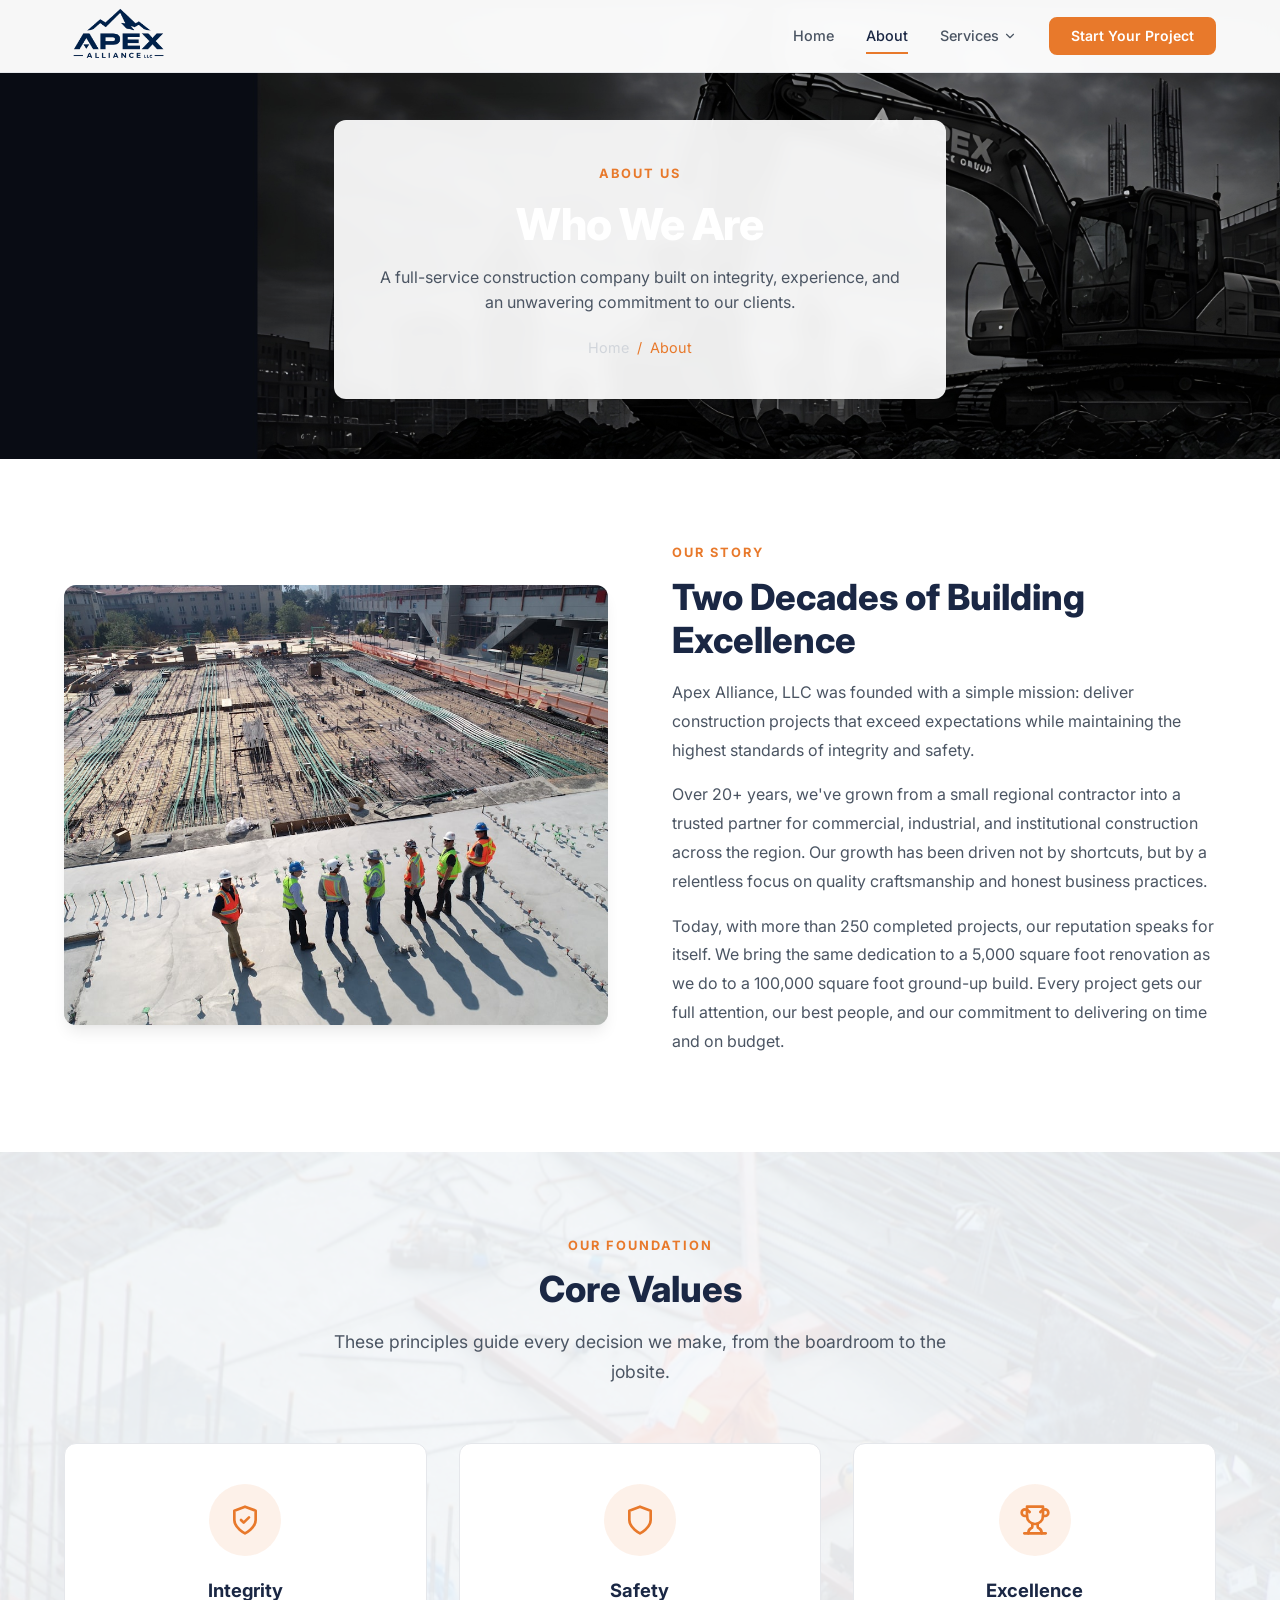
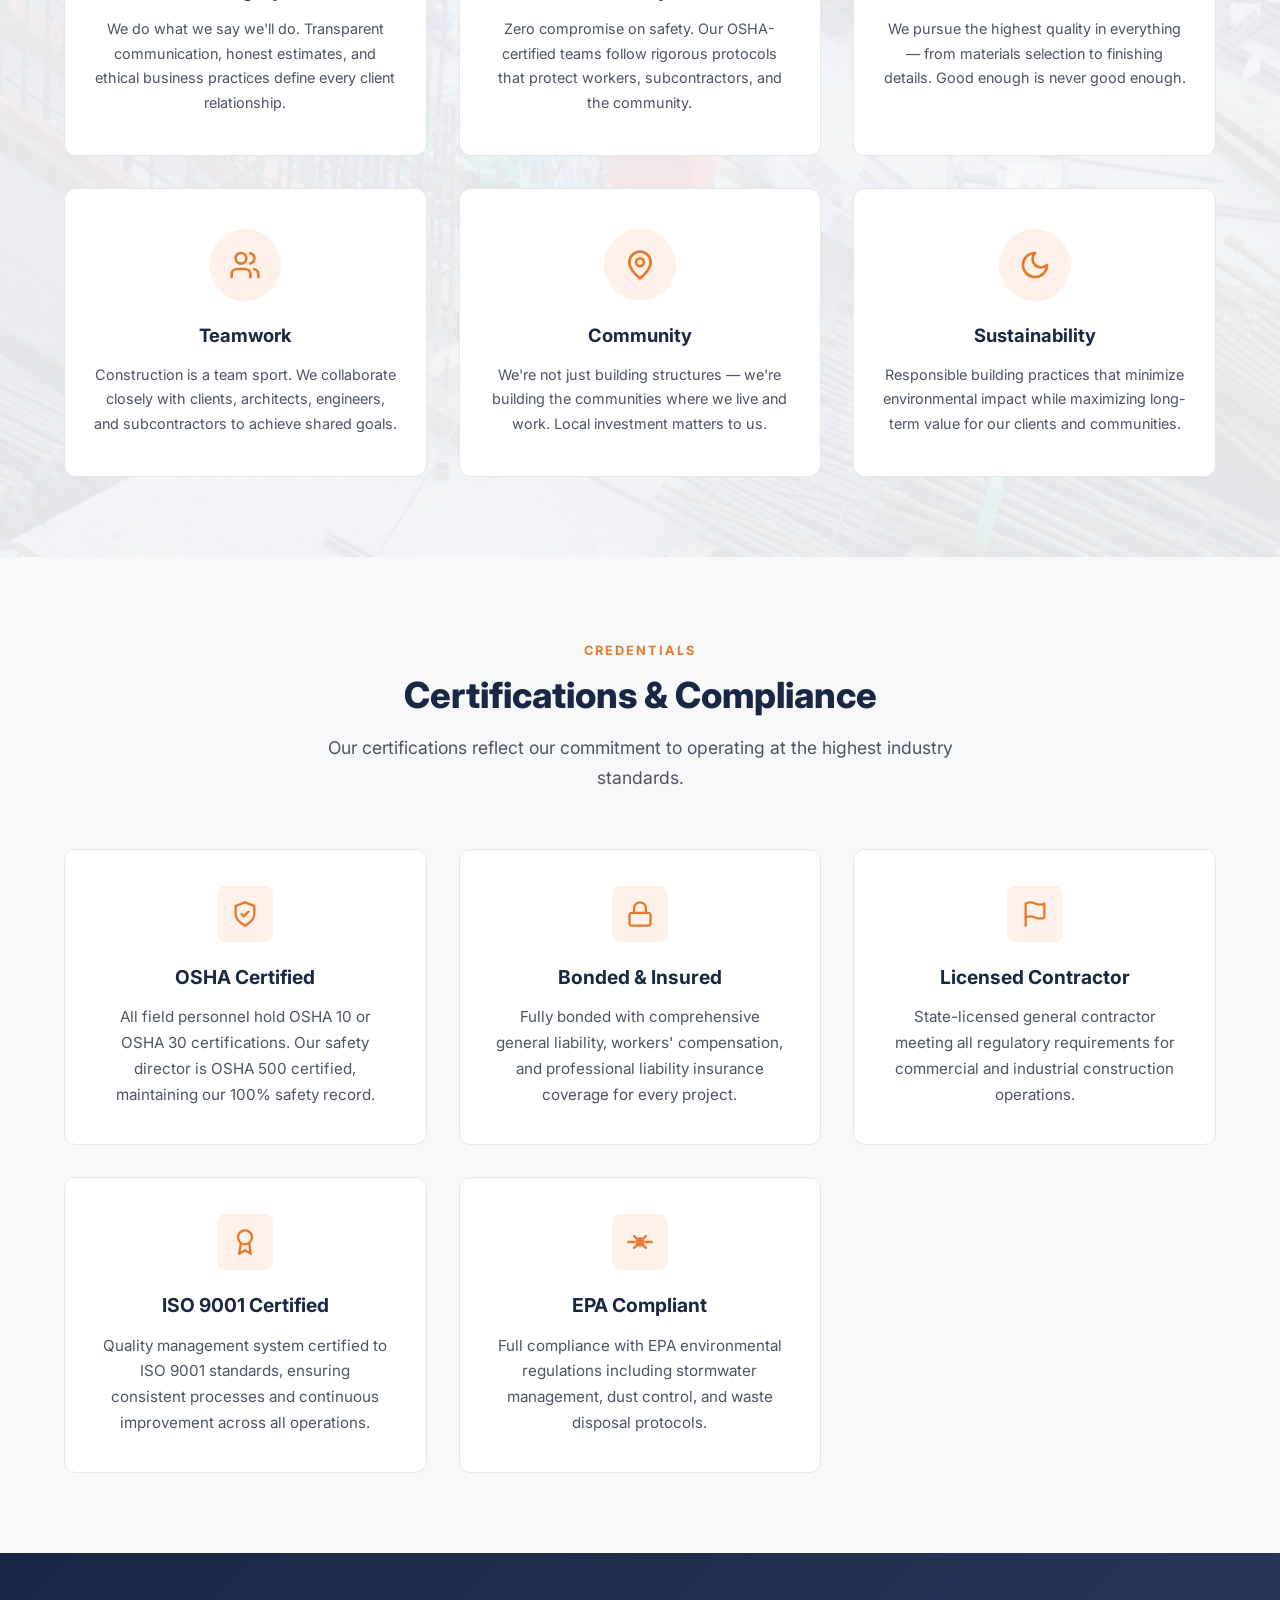
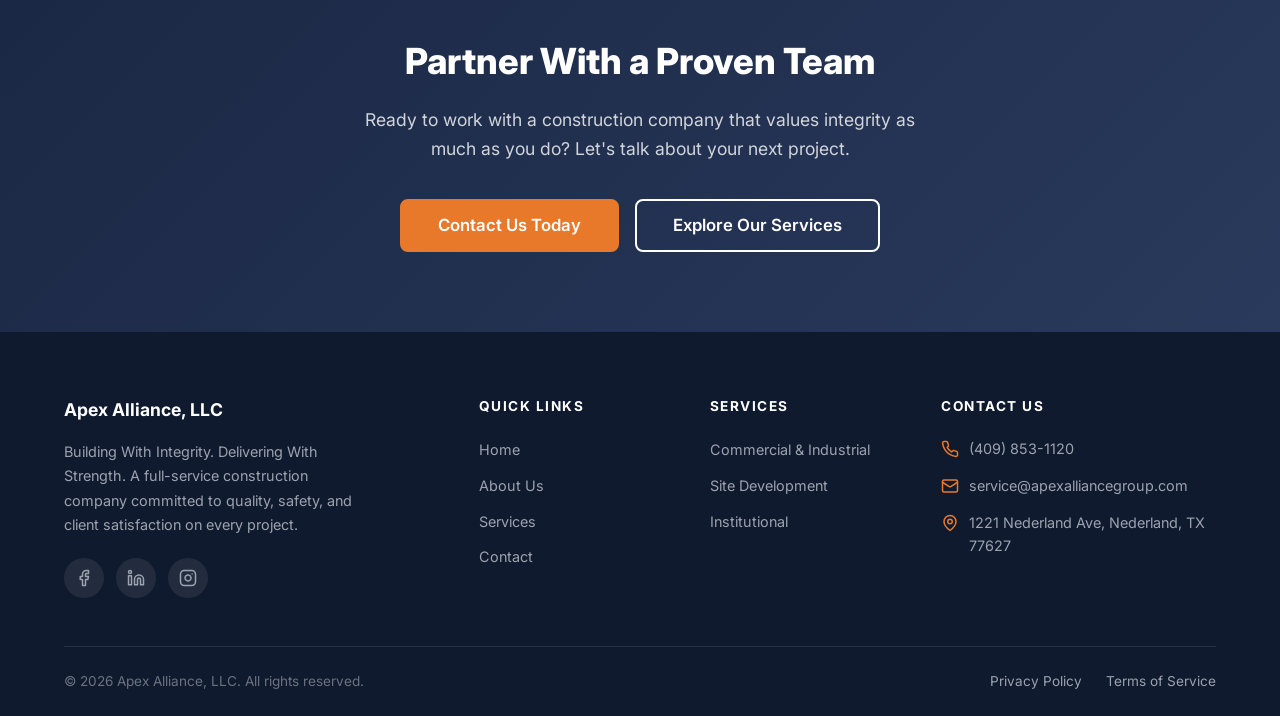
==== about.html @ ac4baf8d "New Apex Alliance website build" ====
<!DOCTYPE html>
<html lang="en">
<head>
  <meta charset="UTF-8">
  <meta name="viewport" content="width=device-width, initial-scale=1.0">
  <title>About Us — Apex Alliance, LLC</title>
  <meta name="description" content="Learn about Apex Alliance, LLC — our story, core values, leadership team, and industry certifications. Over 20 years of construction excellence.">
  <link rel="preconnect" href="https://fonts.googleapis.com">
  <link rel="preconnect" href="https://fonts.gstatic.com" crossorigin>
  <link href="https://fonts.googleapis.com/css2?family=Inter:wght@400;500;600;700;800&display=swap" rel="stylesheet">
  <link rel="stylesheet" href="style.css">
</head>
<body>

  <!-- Navigation -->
  <nav class="navbar">
    <div class="navbar__inner">
      <a href="index.html" class="navbar__logo">
        <img src="img/logo.png" alt="Apex Alliance, LLC">
      </a>
      <button class="navbar__hamburger" aria-label="Toggle menu">
        <span></span>
        <span></span>
        <span></span>
      </button>
      <div class="navbar__menu">
        <div class="navbar__links">
          <a href="index.html">Home</a>
          <a href="about.html" class="active">About</a>
          <div class="navbar__dropdown">
            <a href="#" class="navbar__dropdown-toggle">Services <svg xmlns="http://www.w3.org/2000/svg" viewBox="0 0 24 24" fill="none" stroke="currentColor" stroke-width="2" stroke-linecap="round" stroke-linejoin="round" width="14" height="14"><path d="m6 9 6 6 6-6"/></svg></a>
            <div class="navbar__dropdown-menu">
              <a href="commercial-industrial.html">Commercial &amp; Industrial</a>
              <a href="site-development.html">Site Development</a>
              <a href="institutional.html">Institutional</a>
            </div>
          </div>
        </div>
        <div class="navbar__cta">
          <a href="contact.html" class="btn btn--primary btn--sm">Start Your Project</a>
        </div>
      </div>
    </div>
    <div class="mobile-overlay"></div>
  </nav>

  <!-- Page Hero -->
  <section class="hero hero--page">
    <div class="hero__bg" style="background-image: url('img/hero-bg.jpg');"></div>
    <div class="hero__overlay"></div>
    <div class="container">
      <div class="hero__content">
        <span class="hero__label">About Us</span>
        <h1 class="hero__title">Who We Are</h1>
        <p class="hero__subtitle">A full-service construction company built on integrity, experience, and an unwavering commitment to our clients.</p>
        <div class="hero__breadcrumb">
          <a href="index.html">Home</a>
          <span>/</span>
          <span>About</span>
        </div>
      </div>
    </div>
  </section>

  <!-- Company Story -->
  <section class="section">
    <div class="container">
      <div class="about-intro">
        <div class="about-intro__image">
          <img src="img/construction-2.jpg" alt="Apex Alliance team meeting on construction site">
        </div>
        <div class="about-intro__content">
          <span class="section-label">Our Story</span>
          <h2 class="section-title">Two Decades of Building Excellence</h2>
          <p class="about-intro__text">Apex Alliance, LLC was founded with a simple mission: deliver construction projects that exceed expectations while maintaining the highest standards of integrity and safety.</p>
          <p class="about-intro__text">Over 20+ years, we've grown from a small regional contractor into a trusted partner for commercial, industrial, and institutional construction across the region. Our growth has been driven not by shortcuts, but by a relentless focus on quality craftsmanship and honest business practices.</p>
          <p class="about-intro__text">Today, with more than 250 completed projects, our reputation speaks for itself. We bring the same dedication to a 5,000 square foot renovation as we do to a 100,000 square foot ground-up build. Every project gets our full attention, our best people, and our commitment to delivering on time and on budget.</p>
        </div>
      </div>
    </div>
  </section>

  <!-- Core Values -->
  <section class="section section--photo-bg" style="background-image: url('img/construction-1.jpg');">
    <div class="container">
      <div class="section-header">
        <span class="section-label">Our Foundation</span>
        <h2 class="section-title">Core Values</h2>
        <p class="section-subtitle">These principles guide every decision we make, from the boardroom to the jobsite.</p>
      </div>
      <div class="values-grid">
        <div class="value-card">
          <div class="value-card__icon">
            <svg xmlns="http://www.w3.org/2000/svg" viewBox="0 0 24 24" fill="none" stroke="currentColor" stroke-width="2" stroke-linecap="round" stroke-linejoin="round"><path d="M12 22s8-4 8-10V5l-8-3-8 3v7c0 6 8 10 8 10"/><path d="m9 12 2 2 4-4"/></svg>
          </div>
          <h3 class="value-card__title">Integrity</h3>
          <p class="value-card__text">We do what we say we'll do. Transparent communication, honest estimates, and ethical business practices define every client relationship.</p>
        </div>
        <div class="value-card">
          <div class="value-card__icon">
            <svg xmlns="http://www.w3.org/2000/svg" viewBox="0 0 24 24" fill="none" stroke="currentColor" stroke-width="2" stroke-linecap="round" stroke-linejoin="round"><path d="M12 22s8-4 8-10V5l-8-3-8 3v7c0 6 8 10 8 10"/></svg>
          </div>
          <h3 class="value-card__title">Safety</h3>
          <p class="value-card__text">Zero compromise on safety. Our OSHA-certified teams follow rigorous protocols that protect workers, subcontractors, and the community.</p>
        </div>
        <div class="value-card">
          <div class="value-card__icon">
            <svg xmlns="http://www.w3.org/2000/svg" viewBox="0 0 24 24" fill="none" stroke="currentColor" stroke-width="2" stroke-linecap="round" stroke-linejoin="round"><path d="M6 9H4.5a2.5 2.5 0 0 1 0-5C5.88 4 7 4.88 8 6"/><path d="M18 9h1.5a2.5 2.5 0 0 0 0-5C18.12 4 17 4.88 16 6"/><path d="M4 22h16"/><path d="M10 14.66V17c0 .55-.47.98-.97 1.21C7.85 18.75 7 20.24 7 22"/><path d="M14 14.66V17c0 .55.47.98.97 1.21C16.15 18.75 17 20.24 17 22"/><path d="M18 2H6v7a6 6 0 0 0 12 0V2Z"/></svg>
          </div>
          <h3 class="value-card__title">Excellence</h3>
          <p class="value-card__text">We pursue the highest quality in everything — from materials selection to finishing details. Good enough is never good enough.</p>
        </div>
        <div class="value-card">
          <div class="value-card__icon">
            <svg xmlns="http://www.w3.org/2000/svg" viewBox="0 0 24 24" fill="none" stroke="currentColor" stroke-width="2" stroke-linecap="round" stroke-linejoin="round"><path d="M16 21v-2a4 4 0 0 0-4-4H6a4 4 0 0 0-4 4v2"/><circle cx="9" cy="7" r="4"/><path d="M22 21v-2a4 4 0 0 0-3-3.87"/><path d="M16 3.13a4 4 0 0 1 0 7.75"/></svg>
          </div>
          <h3 class="value-card__title">Teamwork</h3>
          <p class="value-card__text">Construction is a team sport. We collaborate closely with clients, architects, engineers, and subcontractors to achieve shared goals.</p>
        </div>
        <div class="value-card">
          <div class="value-card__icon">
            <svg xmlns="http://www.w3.org/2000/svg" viewBox="0 0 24 24" fill="none" stroke="currentColor" stroke-width="2" stroke-linecap="round" stroke-linejoin="round"><path d="M20 10c0 6-8 12-8 12s-8-6-8-12a8 8 0 0 1 16 0Z"/><circle cx="12" cy="10" r="3"/></svg>
          </div>
          <h3 class="value-card__title">Community</h3>
          <p class="value-card__text">We're not just building structures — we're building the communities where we live and work. Local investment matters to us.</p>
        </div>
        <div class="value-card">
          <div class="value-card__icon">
            <svg xmlns="http://www.w3.org/2000/svg" viewBox="0 0 24 24" fill="none" stroke="currentColor" stroke-width="2" stroke-linecap="round" stroke-linejoin="round"><path d="M12 3a6 6 0 0 0 9 9 9 9 0 1 1-9-9Z"/></svg>
          </div>
          <h3 class="value-card__title">Sustainability</h3>
          <p class="value-card__text">Responsible building practices that minimize environmental impact while maximizing long-term value for our clients and communities.</p>
        </div>
      </div>
    </div>
  </section>


  <!-- Certifications -->
  <section class="section section--gray">
    <div class="container">
      <div class="section-header">
        <span class="section-label">Credentials</span>
        <h2 class="section-title">Certifications &amp; Compliance</h2>
        <p class="section-subtitle">Our certifications reflect our commitment to operating at the highest industry standards.</p>
      </div>
      <div class="grid-3">
        <div class="card" style="text-align: center;">
          <div class="card__icon" style="margin: 0 auto 20px;">
            <svg xmlns="http://www.w3.org/2000/svg" viewBox="0 0 24 24" fill="none" stroke="currentColor" stroke-width="2" stroke-linecap="round" stroke-linejoin="round"><path d="M12 22s8-4 8-10V5l-8-3-8 3v7c0 6 8 10 8 10"/><path d="m9 12 2 2 4-4"/></svg>
          </div>
          <h3 class="card__title">OSHA Certified</h3>
          <p class="card__text">All field personnel hold OSHA 10 or OSHA 30 certifications. Our safety director is OSHA 500 certified, maintaining our 100% safety record.</p>
        </div>
        <div class="card" style="text-align: center;">
          <div class="card__icon" style="margin: 0 auto 20px;">
            <svg xmlns="http://www.w3.org/2000/svg" viewBox="0 0 24 24" fill="none" stroke="currentColor" stroke-width="2" stroke-linecap="round" stroke-linejoin="round"><rect x="3" y="11" width="18" height="11" rx="2" ry="2"/><path d="M7 11V7a5 5 0 0 1 10 0v4"/></svg>
          </div>
          <h3 class="card__title">Bonded &amp; Insured</h3>
          <p class="card__text">Fully bonded with comprehensive general liability, workers' compensation, and professional liability insurance coverage for every project.</p>
        </div>
        <div class="card" style="text-align: center;">
          <div class="card__icon" style="margin: 0 auto 20px;">
            <svg xmlns="http://www.w3.org/2000/svg" viewBox="0 0 24 24" fill="none" stroke="currentColor" stroke-width="2" stroke-linecap="round" stroke-linejoin="round"><path d="M4 15s1-1 4-1 5 2 8 2 4-1 4-1V3s-1 1-4 1-5-2-8-2-4 1-4 1z"/><line x1="4" x2="4" y1="22" y2="15"/></svg>
          </div>
          <h3 class="card__title">Licensed Contractor</h3>
          <p class="card__text">State-licensed general contractor meeting all regulatory requirements for commercial and industrial construction operations.</p>
        </div>
        <div class="card" style="text-align: center;">
          <div class="card__icon" style="margin: 0 auto 20px;">
            <svg xmlns="http://www.w3.org/2000/svg" viewBox="0 0 24 24" fill="none" stroke="currentColor" stroke-width="2" stroke-linecap="round" stroke-linejoin="round"><circle cx="12" cy="8" r="6"/><path d="M15.477 12.89 17 22l-5-3-5 3 1.523-9.11"/></svg>
          </div>
          <h3 class="card__title">ISO 9001 Certified</h3>
          <p class="card__text">Quality management system certified to ISO 9001 standards, ensuring consistent processes and continuous improvement across all operations.</p>
        </div>
        <div class="card" style="text-align: center;">
          <div class="card__icon" style="margin: 0 auto 20px;">
            <svg xmlns="http://www.w3.org/2000/svg" viewBox="0 0 24 24" fill="none" stroke="currentColor" stroke-width="2" stroke-linecap="round" stroke-linejoin="round"><path d="M2 12h5"/><path d="M17 12h5"/><path d="m7 7 10 10"/><path d="m7 17 10-10"/><circle cx="12" cy="12" r="3"/></svg>
          </div>
          <h3 class="card__title">EPA Compliant</h3>
          <p class="card__text">Full compliance with EPA environmental regulations including stormwater management, dust control, and waste disposal protocols.</p>
        </div>
      </div>
    </div>
  </section>

  <!-- CTA -->
  <section class="cta-section">
    <div class="container">
      <h2 class="cta-section__title">Partner With a Proven Team</h2>
      <p class="cta-section__text">Ready to work with a construction company that values integrity as much as you do? Let's talk about your next project.</p>
      <div class="cta-section__actions">
        <a href="contact.html" class="btn btn--primary btn--lg">Contact Us Today</a>
        <a href="commercial-industrial.html" class="btn btn--outline-white btn--lg">Explore Our Services</a>
      </div>
    </div>
  </section>

  <!-- Footer -->
  <footer class="footer">
    <div class="container">
      <div class="footer__grid">
        <div class="footer__brand">
          <div class="footer__logo">
            <span class="footer__logo-text">Apex Alliance, LLC</span>
          </div>
          <p>Building With Integrity. Delivering With Strength. A full-service construction company committed to quality, safety, and client satisfaction on every project.</p>
          <div class="footer__social">
            <a href="#" aria-label="Facebook">
              <svg xmlns="http://www.w3.org/2000/svg" viewBox="0 0 24 24" fill="none" stroke="currentColor" stroke-width="2" stroke-linecap="round" stroke-linejoin="round"><path d="M18 2h-3a5 5 0 0 0-5 5v3H7v4h3v8h4v-8h3l1-4h-4V7a1 1 0 0 1 1-1h3z"/></svg>
            </a>
            <a href="#" aria-label="LinkedIn">
              <svg xmlns="http://www.w3.org/2000/svg" viewBox="0 0 24 24" fill="none" stroke="currentColor" stroke-width="2" stroke-linecap="round" stroke-linejoin="round"><path d="M16 8a6 6 0 0 1 6 6v7h-4v-7a2 2 0 0 0-2-2 2 2 0 0 0-2 2v7h-4v-7a6 6 0 0 1 6-6z"/><rect width="4" height="12" x="2" y="9"/><circle cx="4" cy="4" r="2"/></svg>
            </a>
            <a href="#" aria-label="Instagram">
              <svg xmlns="http://www.w3.org/2000/svg" viewBox="0 0 24 24" fill="none" stroke="currentColor" stroke-width="2" stroke-linecap="round" stroke-linejoin="round"><rect width="20" height="20" x="2" y="2" rx="5" ry="5"/><path d="M16 11.37A4 4 0 1 1 12.63 8 4 4 0 0 1 16 11.37z"/><line x1="17.5" x2="17.51" y1="6.5" y2="6.5"/></svg>
            </a>
          </div>
        </div>
        <div>
          <h4 class="footer__heading">Quick Links</h4>
          <ul class="footer__links">
            <li><a href="index.html">Home</a></li>
            <li><a href="about.html">About Us</a></li>
            <li><a href="commercial-industrial.html">Services</a></li>

            <li><a href="contact.html">Contact</a></li>
          </ul>
        </div>
        <div>
          <h4 class="footer__heading">Services</h4>
          <ul class="footer__links">
            <li><a href="commercial-industrial.html">Commercial &amp; Industrial</a></li>
            <li><a href="site-development.html">Site Development</a></li>
            <li><a href="institutional.html">Institutional</a></li>
          </ul>
        </div>
        <div>
          <h4 class="footer__heading">Contact Us</h4>
          <div class="footer__contact-item">
            <svg xmlns="http://www.w3.org/2000/svg" viewBox="0 0 24 24" fill="none" stroke="currentColor" stroke-width="2" stroke-linecap="round" stroke-linejoin="round"><path d="M22 16.92v3a2 2 0 0 1-2.18 2 19.79 19.79 0 0 1-8.63-3.07 19.5 19.5 0 0 1-6-6 19.79 19.79 0 0 1-3.07-8.67A2 2 0 0 1 4.11 2h3a2 2 0 0 1 2 1.72 12.84 12.84 0 0 0 .7 2.81 2 2 0 0 1-.45 2.11L8.09 9.91a16 16 0 0 0 6 6l1.27-1.27a2 2 0 0 1 2.11-.45 12.84 12.84 0 0 0 2.81.7A2 2 0 0 1 22 16.92z"/></svg>
            <span>(409) 853-1120</span>
          </div>
          <div class="footer__contact-item">
            <svg xmlns="http://www.w3.org/2000/svg" viewBox="0 0 24 24" fill="none" stroke="currentColor" stroke-width="2" stroke-linecap="round" stroke-linejoin="round"><rect width="20" height="16" x="2" y="4" rx="2"/><path d="m22 7-8.97 5.7a1.94 1.94 0 0 1-2.06 0L2 7"/></svg>
            <span>service@apexalliancegroup.com</span>
          </div>
          <div class="footer__contact-item">
            <svg xmlns="http://www.w3.org/2000/svg" viewBox="0 0 24 24" fill="none" stroke="currentColor" stroke-width="2" stroke-linecap="round" stroke-linejoin="round"><path d="M20 10c0 6-8 12-8 12s-8-6-8-12a8 8 0 0 1 16 0Z"/><circle cx="12" cy="10" r="3"/></svg>
            <span>1221 Nederland Ave, Nederland, TX 77627</span>
          </div>
        </div>
      </div>
      <div class="footer__bottom">
        <span>&copy; 2026 Apex Alliance, LLC. All rights reserved.</span>
        <div class="footer__bottom-links">
          <a href="#">Privacy Policy</a>
          <a href="#">Terms of Service</a>
        </div>
      </div>
    </div>
  </footer>

  <script src="script.js"></script>
</body>
</html>
---- style.css ----
/* ============================================
   Apex Alliance LLC — Main Stylesheet
   Light theme, navy + orange accents
   ============================================ */

/* --- Reset & Base --- */
*, *::before, *::after {
  margin: 0;
  padding: 0;
  box-sizing: border-box;
}

:root {
  --navy: #1a2744;
  --navy-light: #2a3a5c;
  --navy-dark: #0f1a2e;
  --orange: #e8792b;
  --orange-hover: #d06820;
  --orange-light: #f5a66a;
  --white: #ffffff;
  --off-white: #f7f8fa;
  --gray-50: #f9fafb;
  --gray-100: #f3f4f6;
  --gray-200: #e5e7eb;
  --gray-300: #d1d5db;
  --gray-400: #9ca3af;
  --gray-500: #6b7280;
  --gray-600: #4b5563;
  --gray-700: #374151;
  --gray-800: #1f2937;
  --text-primary: #1a2332;
  --text-secondary: #4b5563;
  --text-light: #6b7280;
  --shadow-sm: 0 1px 2px rgba(0,0,0,0.05);
  --shadow-md: 0 4px 6px -1px rgba(0,0,0,0.07), 0 2px 4px -2px rgba(0,0,0,0.05);
  --shadow-lg: 0 10px 15px -3px rgba(0,0,0,0.08), 0 4px 6px -4px rgba(0,0,0,0.04);
  --shadow-xl: 0 20px 25px -5px rgba(0,0,0,0.08), 0 8px 10px -6px rgba(0,0,0,0.04);
  --radius-sm: 4px;
  --radius-md: 8px;
  --radius-lg: 12px;
  --radius-xl: 16px;
  --transition: 0.3s ease;
}

html {
  scroll-behavior: smooth;
  font-size: 16px;
}

body {
  font-family: 'Inter', -apple-system, BlinkMacSystemFont, 'Segoe UI', sans-serif;
  color: var(--text-primary);
  background: var(--white);
  line-height: 1.6;
  -webkit-font-smoothing: antialiased;
}

a {
  text-decoration: none;
  color: inherit;
  transition: color var(--transition);
}

img {
  max-width: 100%;
  height: auto;
  display: block;
}

ul, ol {
  list-style: none;
}

.container {
  max-width: 1200px;
  margin: 0 auto;
  padding: 0 24px;
}

.section {
  padding: 80px 0;
}

.section--gray {
  background: var(--off-white);
}

.section--navy {
  background: var(--navy);
  color: var(--white);
}

.section-label {
  display: inline-block;
  font-size: 0.8rem;
  font-weight: 700;
  letter-spacing: 2px;
  text-transform: uppercase;
  color: var(--orange);
  margin-bottom: 12px;
}

.section-title {
  font-size: 2.25rem;
  font-weight: 800;
  line-height: 1.2;
  margin-bottom: 16px;
  color: var(--navy);
}

.section--navy .section-title {
  color: var(--white);
}

.section-subtitle {
  font-size: 1.1rem;
  color: var(--text-secondary);
  max-width: 640px;
  line-height: 1.7;
}

.section--navy .section-subtitle {
  color: var(--gray-300);
}

.section-header {
  text-align: center;
  margin-bottom: 56px;
}

.section-header .section-subtitle {
  margin: 0 auto;
}

/* --- Buttons --- */
.btn {
  display: inline-flex;
  align-items: center;
  gap: 8px;
  padding: 14px 28px;
  font-size: 0.95rem;
  font-weight: 600;
  border-radius: var(--radius-md);
  border: 2px solid transparent;
  cursor: pointer;
  transition: all var(--transition);
  font-family: inherit;
  line-height: 1;
}

.btn--primary {
  background: var(--orange);
  color: var(--white);
  border-color: var(--orange);
}

.btn--primary:hover {
  background: var(--orange-hover);
  border-color: var(--orange-hover);
  transform: translateY(-2px);
  box-shadow: 0 4px 12px rgba(232,121,43,0.35);
}

.btn--outline {
  background: transparent;
  color: var(--navy);
  border-color: var(--navy);
}

.btn--outline:hover {
  background: var(--navy);
  color: var(--white);
  transform: translateY(-2px);
}

.btn--outline-white {
  background: transparent;
  color: var(--white);
  border-color: var(--white);
}

.btn--outline-white:hover {
  background: var(--white);
  color: var(--navy);
  transform: translateY(-2px);
}

.btn--white {
  background: var(--white);
  color: var(--navy);
  border-color: var(--white);
}

.btn--white:hover {
  background: var(--off-white);
  transform: translateY(-2px);
  box-shadow: 0 4px 12px rgba(0,0,0,0.15);
}

.btn--sm {
  padding: 10px 20px;
  font-size: 0.875rem;
}

.btn--lg {
  padding: 16px 36px;
  font-size: 1.05rem;
}

.btn svg {
  width: 18px;
  height: 18px;
  flex-shrink: 0;
}

/* --- Navigation --- */
.navbar {
  position: fixed;
  top: 0;
  left: 0;
  right: 0;
  z-index: 1000;
  background: rgba(255,255,255,0.97);
  backdrop-filter: blur(10px);
  border-bottom: 1px solid var(--gray-200);
  transition: box-shadow var(--transition);
}

.navbar.scrolled {
  box-shadow: var(--shadow-md);
}

.navbar__inner {
  display: flex;
  align-items: center;
  justify-content: space-between;
  height: 72px;
  max-width: 1200px;
  margin: 0 auto;
  padding: 0 24px;
}

.navbar__logo {
  display: flex;
  align-items: center;
  gap: 12px;
  flex-shrink: 0;
}

.navbar__logo img {
  height: 72px;
  width: auto;
}

.navbar__logo-text {
  font-size: 1.15rem;
  font-weight: 800;
  color: var(--navy);
  letter-spacing: -0.02em;
  line-height: 1.1;
}

.navbar__logo-text span {
  display: block;
  font-size: 0.65rem;
  font-weight: 500;
  letter-spacing: 1.5px;
  text-transform: uppercase;
  color: var(--text-light);
}

.navbar__links {
  display: flex;
  align-items: center;
  gap: 32px;
}

.navbar__links a {
  font-size: 0.9rem;
  font-weight: 500;
  color: var(--text-secondary);
  position: relative;
  padding: 4px 0;
}

.navbar__links a::after {
  content: '';
  position: absolute;
  bottom: -2px;
  left: 0;
  width: 0;
  height: 2px;
  background: var(--orange);
  transition: width var(--transition);
}

.navbar__links a:hover,
.navbar__links a.active {
  color: var(--navy);
}

.navbar__links a:hover::after,
.navbar__links a.active::after {
  width: 100%;
}

.navbar__menu {
  display: flex;
  align-items: center;
  gap: 32px;
}

.navbar__cta {
  flex-shrink: 0;
}

.navbar__hamburger {
  display: none;
  flex-direction: column;
  gap: 5px;
  background: none;
  border: none;
  cursor: pointer;
  padding: 4px;
  z-index: 1001;
}

.navbar__hamburger span {
  display: block;
  width: 24px;
  height: 2px;
  background: var(--navy);
  border-radius: 2px;
  transition: all var(--transition);
}

.navbar__hamburger.open span:nth-child(1) {
  transform: rotate(45deg) translate(5px, 5px);
}

.navbar__hamburger.open span:nth-child(2) {
  opacity: 0;
}

.navbar__hamburger.open span:nth-child(3) {
  transform: rotate(-45deg) translate(5px, -5px);
}

/* --- Dropdown Nav --- */
.navbar__dropdown {
  position: relative;
}

.navbar__dropdown-toggle {
  display: flex;
  align-items: center;
  gap: 4px;
  font-size: 0.9rem;
  font-weight: 500;
  color: var(--text-secondary);
  text-decoration: none;
  padding: 8px 0;
  transition: color 0.2s;
}

.navbar__dropdown-toggle:hover {
  color: var(--navy);
}

.navbar__dropdown-menu {
  position: absolute;
  top: 100%;
  left: 50%;
  transform: translateX(-50%);
  background: white;
  border-radius: 8px;
  box-shadow: 0 8px 24px rgba(0,0,0,0.12);
  padding: 8px 0;
  min-width: 200px;
  opacity: 0;
  visibility: hidden;
  transition: opacity 0.2s, visibility 0.2s;
  z-index: 1000;
}

.navbar__dropdown:hover .navbar__dropdown-menu {
  opacity: 1;
  visibility: visible;
}

.navbar__dropdown-menu a {
  display: block;
  padding: 10px 20px;
  font-size: 0.85rem;
  font-weight: 500;
  color: var(--text-primary);
  text-decoration: none;
  transition: background 0.15s, color 0.15s;
}

.navbar__dropdown-menu a:hover {
  background: var(--gray-100);
  color: var(--orange);
}

.navbar__dropdown-menu a.active {
  color: var(--orange);
}

/* --- Mobile Nav --- */
@media (max-width: 768px) {
  .navbar__hamburger {
    display: flex;
  }

  .navbar__menu {
    position: fixed;
    top: 0;
    right: -100%;
    width: 280px;
    height: 100vh;
    background: var(--white);
    padding: 80px 32px 40px;
    display: flex;
    flex-direction: column;
    gap: 8px;
    transition: right var(--transition);
    box-shadow: -4px 0 20px rgba(0,0,0,0.1);
    z-index: 999;
  }

  .navbar__menu.open {
    right: 0;
  }

  .navbar__links {
    flex-direction: column;
    align-items: flex-start;
    gap: 8px;
  }

  .navbar__links a {
    font-size: 1.05rem;
    padding: 10px 0;
    display: block;
    width: 100%;
  }

  .navbar__cta {
    margin-top: 16px;
  }

  .navbar__cta .btn {
    width: 100%;
    justify-content: center;
  }

  .mobile-overlay {
    display: none;
    position: fixed;
    inset: 0;
    background: rgba(0,0,0,0.4);
    z-index: 998;
  }

  .mobile-overlay.open {
    display: block;
  }
}

/* --- Hero --- */
.hero {
  position: relative;
  min-height: 600px;
  display: flex;
  align-items: center;
  padding: 120px 0 80px;
  background: linear-gradient(135deg, var(--navy) 0%, var(--navy-light) 100%);
  overflow: hidden;
}

.hero--home {
  height: 100vh;
  min-height: 0;
  padding: 60px 0 0 0;
  align-items: center;
  justify-content: center;
  overflow: visible;
}

.hero__bg {
  position: absolute;
  inset: 0;
  background-size: cover;
  background-position: center;
  opacity: 1;
}

.hero__overlay {
  position: absolute;
  inset: 0;
  background: rgba(0, 0, 0, 0.15);
}

.hero__content {
  position: relative;
  z-index: 1;
  max-width: 480px;
  background: rgba(255, 255, 255, 0.93);
  backdrop-filter: blur(8px);
  border-radius: 12px;
  padding: 40px 36px;
  text-align: center;
  margin: 0 auto;
  box-shadow: 0 12px 40px rgba(0, 0, 0, 0.2);
}

.hero__label {
  display: inline-block;
  font-size: 0.8rem;
  font-weight: 700;
  letter-spacing: 2px;
  text-transform: uppercase;
  color: var(--orange);
  margin-bottom: 16px;
}

.hero__title {
  font-size: 2.5rem;
  font-weight: 800;
  color: var(--navy);
  line-height: 1.1;
  margin-bottom: 16px;
  letter-spacing: -0.02em;
}

.hero--home .hero__title {
  color: var(--navy);
}

.hero__subtitle {
  font-size: 1rem;
  color: var(--text-secondary);
  line-height: 1.6;
  margin-bottom: 28px;
  max-width: 540px;
  margin-left: auto;
  margin-right: auto;
}

.hero--home .hero__label {
  color: var(--orange);
}

.hero--home .hero__actions .btn--outline-white {
  color: var(--navy);
  border-color: var(--navy);
}

.hero--home .hero__actions .btn--outline-white:hover {
  background: var(--navy);
  color: white;
}

.hero__actions {
  display: flex;
  gap: 16px;
  flex-wrap: wrap;
  justify-content: center;
}

/* Page hero (subpages) */
.hero--page {
  min-height: 340px;
  padding: 120px 0 60px;
  text-align: center;
}

.hero--page .hero__content {
  max-width: 700px;
  margin: 0 auto;
}

.hero--page .hero__title {
  font-size: 2.75rem;
  margin-bottom: 16px;
  color: var(--white);
}

.hero--page .hero__subtitle {
  margin: 0 auto 20px;
}

.hero__breadcrumb {
  display: flex;
  align-items: center;
  justify-content: center;
  gap: 8px;
  margin-top: 20px;
  font-size: 0.9rem;
  color: var(--gray-400);
}

.hero__breadcrumb a {
  color: var(--gray-300);
}

.hero__breadcrumb a:hover {
  color: var(--orange);
}

.hero__breadcrumb span {
  color: var(--orange);
}

/* --- Cards --- */
.card {
  background: var(--white);
  border-radius: var(--radius-lg);
  border: 1px solid var(--gray-200);
  padding: 36px;
  transition: all var(--transition);
}

.card:hover {
  transform: translateY(-4px);
  box-shadow: var(--shadow-lg);
  border-color: var(--gray-300);
}

.card__icon {
  width: 56px;
  height: 56px;
  border-radius: var(--radius-md);
  background: rgba(232,121,43,0.1);
  display: flex;
  align-items: center;
  justify-content: center;
  margin-bottom: 20px;
  color: var(--orange);
}

.card__icon svg {
  width: 28px;
  height: 28px;
}

.card__title {
  font-size: 1.2rem;
  font-weight: 700;
  margin-bottom: 12px;
  color: var(--navy);
}

.card__text {
  font-size: 0.95rem;
  color: var(--text-secondary);
  line-height: 1.7;
}

.card__link {
  display: inline-flex;
  align-items: center;
  gap: 6px;
  margin-top: 16px;
  font-size: 0.9rem;
  font-weight: 600;
  color: var(--orange);
}

.card__link:hover {
  gap: 10px;
}

.card__link svg {
  width: 16px;
  height: 16px;
}

/* --- Grid Layouts --- */
.grid-2 {
  display: grid;
  grid-template-columns: repeat(2, 1fr);
  gap: 32px;
}

.grid-3 {
  display: grid;
  grid-template-columns: repeat(3, 1fr);
  gap: 32px;
}

.grid-4 {
  display: grid;
  grid-template-columns: repeat(4, 1fr);
  gap: 24px;
}

@media (max-width: 1024px) {
  .grid-4 { grid-template-columns: repeat(2, 1fr); }
  .grid-3 { grid-template-columns: repeat(2, 1fr); }
}

@media (max-width: 640px) {
  .grid-4 { grid-template-columns: 1fr; }
  .grid-3 { grid-template-columns: 1fr; }
  .grid-2 { grid-template-columns: 1fr; }
}

/* --- Stats Bar --- */
.stats-bar {
  display: grid;
  grid-template-columns: repeat(3, 1fr);
  gap: 0;
  background: var(--white);
  border-radius: var(--radius-xl);
  box-shadow: var(--shadow-xl);
  overflow: hidden;
  position: relative;
  z-index: 2;
  margin-top: -50px;
}

.stats-bar__item {
  text-align: center;
  padding: 40px 24px;
  border-right: 1px solid var(--gray-200);
}

.stats-bar__item:last-child {
  border-right: none;
}

.stats-bar__number {
  font-size: 2.5rem;
  font-weight: 800;
  color: var(--orange);
  line-height: 1;
  margin-bottom: 8px;
}

.stats-bar__label {
  font-size: 0.9rem;
  color: var(--text-secondary);
  font-weight: 500;
}

@media (max-width: 640px) {
  .stats-bar {
    grid-template-columns: 1fr;
  }
  .stats-bar__item {
    border-right: none;
    border-bottom: 1px solid var(--gray-200);
    padding: 28px 24px;
  }
  .stats-bar__item:last-child {
    border-bottom: none;
  }
}

/* --- Photo Background Sections --- */
.section--photo-bg {
  position: relative;
  background-size: cover;
  background-position: center;
  background-repeat: no-repeat;
}

.section--photo-bg::before {
  content: '';
  position: absolute;
  inset: 0;
  background: rgba(247, 248, 250, 0.92);
  z-index: 0;
}

.section--photo-bg > .container {
  position: relative;
  z-index: 1;
}

/* --- Service Cards with Image Thumbnails (Home) --- */
.card--with-image {
  padding: 0;
  overflow: hidden;
}

.card__image-bg {
  height: 160px;
  overflow: hidden;
}

.card__image-bg img {
  width: 100%;
  height: 100%;
  object-fit: cover;
  transition: transform 0.5s ease;
}

.card--with-image:hover .card__image-bg img {
  transform: scale(1.05);
}

.card--with-image .card__icon,
.card--with-image .card__title,
.card--with-image .card__text,
.card--with-image .card__link {
  margin-left: 36px;
  margin-right: 36px;
}

.card--with-image .card__icon {
  margin-top: 24px;
}

.card--with-image .card__link {
  margin-bottom: 36px;
}

/* --- Services Cards (Home) --- */
.services-grid {
  display: grid;
  grid-template-columns: repeat(3, 1fr);
  gap: 24px;
}

@media (max-width: 1024px) {
  .services-grid { grid-template-columns: repeat(2, 1fr); }
}

@media (max-width: 640px) {
  .services-grid { grid-template-columns: 1fr; }
}

/* --- Why Choose Us --- */
.why-grid {
  display: grid;
  grid-template-columns: repeat(3, 1fr);
  gap: 32px;
}

.why-card {
  text-align: center;
  padding: 32px 24px;
}

.why-card__icon {
  width: 64px;
  height: 64px;
  border-radius: 50%;
  background: rgba(232,121,43,0.1);
  display: flex;
  align-items: center;
  justify-content: center;
  margin: 0 auto 20px;
  color: var(--orange);
}

.why-card__icon svg {
  width: 28px;
  height: 28px;
}

.why-card__title {
  font-size: 1.05rem;
  font-weight: 700;
  margin-bottom: 10px;
  color: var(--navy);
}

.why-card__text {
  font-size: 0.9rem;
  color: var(--text-secondary);
  line-height: 1.6;
}

@media (max-width: 1024px) {
  .why-grid { grid-template-columns: repeat(2, 1fr); }
}

@media (max-width: 640px) {
  .why-grid { grid-template-columns: 1fr; }
}

/* --- Featured Projects --- */
.project-card {
  border-radius: var(--radius-lg);
  overflow: hidden;
  background: var(--white);
  border: 1px solid var(--gray-200);
  transition: all var(--transition);
}

.project-card:hover {
  transform: translateY(-4px);
  box-shadow: var(--shadow-lg);
}

.project-card__image {
  position: relative;
  height: 240px;
  overflow: hidden;
  background: var(--gray-200);
}

.project-card__image img {
  width: 100%;
  height: 100%;
  object-fit: cover;
  transition: transform 0.5s ease;
}

.project-card:hover .project-card__image img {
  transform: scale(1.05);
}

.project-card__badge {
  position: absolute;
  top: 16px;
  left: 16px;
  padding: 6px 14px;
  background: var(--orange);
  color: var(--white);
  font-size: 0.75rem;
  font-weight: 700;
  text-transform: uppercase;
  letter-spacing: 0.5px;
  border-radius: var(--radius-sm);
}

.project-card__body {
  padding: 24px;
}

.project-card__title {
  font-size: 1.15rem;
  font-weight: 700;
  color: var(--navy);
  margin-bottom: 8px;
}

.project-card__text {
  font-size: 0.9rem;
  color: var(--text-secondary);
  line-height: 1.6;
  margin-bottom: 16px;
}

.project-card__meta {
  display: flex;
  gap: 16px;
  font-size: 0.8rem;
  color: var(--text-light);
}

.project-card__meta span {
  display: flex;
  align-items: center;
  gap: 4px;
}

/* --- CTA Section --- */
.cta-section {
  background: linear-gradient(135deg, var(--navy) 0%, var(--navy-light) 100%);
  padding: 80px 0;
  text-align: center;
}

.cta-section__title {
  font-size: 2.25rem;
  font-weight: 800;
  color: var(--white);
  margin-bottom: 16px;
}

.cta-section__text {
  font-size: 1.1rem;
  color: var(--gray-300);
  margin-bottom: 36px;
  max-width: 560px;
  margin-left: auto;
  margin-right: auto;
}

.cta-section__actions {
  display: flex;
  gap: 16px;
  justify-content: center;
  flex-wrap: wrap;
}

/* --- Certifications Bar --- */
.cert-bar {
  display: flex;
  align-items: center;
  justify-content: center;
  flex-wrap: wrap;
  gap: 40px;
  padding: 40px 0;
}

.cert-item {
  display: flex;
  align-items: center;
  gap: 10px;
  font-size: 0.9rem;
  font-weight: 600;
  color: var(--text-secondary);
}

.cert-item svg {
  width: 24px;
  height: 24px;
  color: var(--orange);
  flex-shrink: 0;
}

/* --- Footer --- */
.footer {
  background: var(--navy-dark);
  color: var(--gray-300);
  padding: 64px 0 0;
}

.footer__grid {
  display: grid;
  grid-template-columns: 2fr 1fr 1fr 1.5fr;
  gap: 48px;
  padding-bottom: 48px;
  border-bottom: 1px solid rgba(255,255,255,0.1);
}

.footer__brand p {
  font-size: 0.9rem;
  line-height: 1.7;
  margin-top: 16px;
  color: var(--gray-400);
  max-width: 300px;
}

.footer__logo {
  display: flex;
  align-items: center;
  gap: 10px;
}

.footer__logo img {
  height: 40px;
  filter: brightness(0) invert(1);
}

.footer__logo-text {
  font-size: 1.1rem;
  font-weight: 700;
  color: var(--white);
}

.footer__heading {
  font-size: 0.85rem;
  font-weight: 700;
  letter-spacing: 1.5px;
  text-transform: uppercase;
  color: var(--white);
  margin-bottom: 20px;
}

.footer__links li {
  margin-bottom: 10px;
}

.footer__links a {
  font-size: 0.9rem;
  color: var(--gray-400);
  transition: color var(--transition);
}

.footer__links a:hover {
  color: var(--orange);
}

.footer__contact-item {
  display: flex;
  gap: 10px;
  margin-bottom: 14px;
  font-size: 0.9rem;
  color: var(--gray-400);
}

.footer__contact-item svg {
  width: 18px;
  height: 18px;
  flex-shrink: 0;
  margin-top: 3px;
  color: var(--orange);
}

.footer__social {
  display: flex;
  gap: 12px;
  margin-top: 20px;
}

.footer__social a {
  width: 40px;
  height: 40px;
  border-radius: 50%;
  background: rgba(255,255,255,0.08);
  display: flex;
  align-items: center;
  justify-content: center;
  color: var(--gray-400);
  transition: all var(--transition);
}

.footer__social a:hover {
  background: var(--orange);
  color: var(--white);
}

.footer__social svg {
  width: 18px;
  height: 18px;
}

.footer__bottom {
  display: flex;
  align-items: center;
  justify-content: space-between;
  padding: 24px 0;
  font-size: 0.85rem;
  color: var(--gray-500);
}

.footer__bottom a {
  color: var(--gray-400);
}

.footer__bottom a:hover {
  color: var(--orange);
}

.footer__bottom-links {
  display: flex;
  gap: 24px;
}

@media (max-width: 1024px) {
  .footer__grid {
    grid-template-columns: 1fr 1fr;
  }
}

@media (max-width: 640px) {
  .footer__grid {
    grid-template-columns: 1fr;
    gap: 32px;
  }
  .footer__bottom {
    flex-direction: column;
    gap: 12px;
    text-align: center;
  }
}

/* --- About Page --- */
.about-intro {
  display: grid;
  grid-template-columns: 1fr 1fr;
  gap: 64px;
  align-items: center;
}

.about-intro__image {
  border-radius: var(--radius-lg);
  overflow: hidden;
  height: 440px;
  background: var(--gray-200);
  box-shadow: var(--shadow-lg);
}

.about-intro__image img {
  width: 100%;
  height: 100%;
  object-fit: cover;
}

.about-intro__content .section-title {
  text-align: left;
}

.about-intro__text {
  font-size: 1rem;
  color: var(--text-secondary);
  line-height: 1.8;
  margin-bottom: 16px;
}

.values-grid {
  display: grid;
  grid-template-columns: repeat(3, 1fr);
  gap: 32px;
}

.value-card {
  text-align: center;
  padding: 40px 28px;
  background: var(--white);
  border-radius: var(--radius-lg);
  border: 1px solid var(--gray-200);
  transition: all var(--transition);
}

.value-card:hover {
  transform: translateY(-4px);
  box-shadow: var(--shadow-lg);
}

.value-card__icon {
  width: 72px;
  height: 72px;
  border-radius: 50%;
  background: rgba(232,121,43,0.1);
  display: flex;
  align-items: center;
  justify-content: center;
  margin: 0 auto 20px;
  color: var(--orange);
}

.value-card__icon svg {
  width: 32px;
  height: 32px;
}

.value-card__title {
  font-size: 1.15rem;
  font-weight: 700;
  margin-bottom: 12px;
  color: var(--navy);
}

.value-card__text {
  font-size: 0.9rem;
  color: var(--text-secondary);
  line-height: 1.7;
}

@media (max-width: 1024px) {
  .values-grid { grid-template-columns: repeat(2, 1fr); }
  .about-intro { grid-template-columns: 1fr; gap: 32px; }
  .about-intro__image { height: 320px; }
}

@media (max-width: 640px) {
  .values-grid { grid-template-columns: 1fr; }
}

/* Team */
.team-grid {
  display: grid;
  grid-template-columns: repeat(3, 1fr);
  gap: 32px;
}

.team-card {
  text-align: center;
  padding: 32px 24px;
  background: var(--white);
  border-radius: var(--radius-lg);
  border: 1px solid var(--gray-200);
  transition: all var(--transition);
}

.team-card:hover {
  transform: translateY(-4px);
  box-shadow: var(--shadow-lg);
}

.team-card__photo {
  width: 120px;
  height: 120px;
  border-radius: 50%;
  background: var(--gray-200);
  margin: 0 auto 20px;
  overflow: hidden;
  display: flex;
  align-items: center;
  justify-content: center;
  color: var(--gray-400);
}

.team-card__photo svg {
  width: 48px;
  height: 48px;
}

.team-card__name {
  font-size: 1.1rem;
  font-weight: 700;
  color: var(--navy);
  margin-bottom: 4px;
}

.team-card__role {
  font-size: 0.85rem;
  color: var(--orange);
  font-weight: 600;
  margin-bottom: 12px;
}

.team-card__bio {
  font-size: 0.9rem;
  color: var(--text-secondary);
  line-height: 1.6;
}

@media (max-width: 1024px) {
  .team-grid { grid-template-columns: repeat(2, 1fr); }
}

@media (max-width: 640px) {
  .team-grid { grid-template-columns: 1fr; }
}

/* --- Services Page --- */
.service-detail {
  display: grid;
  grid-template-columns: 1fr 1fr;
  gap: 64px;
  align-items: center;
  padding: 64px 0;
  border-bottom: 1px solid var(--gray-200);
}

.service-detail:last-child {
  border-bottom: none;
}

.service-detail:nth-child(even) {
  direction: rtl;
}

.service-detail:nth-child(even) > * {
  direction: ltr;
}

.service-detail__image {
  border-radius: var(--radius-lg);
  overflow: hidden;
  height: 360px;
  background: var(--gray-200);
  box-shadow: var(--shadow-lg);
}

.service-detail__image img {
  width: 100%;
  height: 100%;
  object-fit: cover;
}

.service-detail__content {
  padding: 0;
}

.service-detail__icon {
  width: 56px;
  height: 56px;
  border-radius: var(--radius-md);
  background: rgba(232,121,43,0.1);
  display: flex;
  align-items: center;
  justify-content: center;
  margin-bottom: 20px;
  color: var(--orange);
}

.service-detail__icon svg {
  width: 28px;
  height: 28px;
}

.service-detail__title {
  font-size: 1.75rem;
  font-weight: 800;
  color: var(--navy);
  margin-bottom: 16px;
}

.service-detail__text {
  font-size: 1rem;
  color: var(--text-secondary);
  line-height: 1.8;
  margin-bottom: 20px;
}

.service-detail__list {
  list-style: none;
  margin-bottom: 24px;
}

.service-detail__list li {
  display: flex;
  align-items: flex-start;
  gap: 10px;
  padding: 6px 0;
  font-size: 0.95rem;
  color: var(--text-secondary);
}

.service-detail__list li svg {
  width: 20px;
  height: 20px;
  color: var(--orange);
  flex-shrink: 0;
  margin-top: 2px;
}

@media (max-width: 1024px) {
  .service-detail {
    grid-template-columns: 1fr;
    gap: 32px;
  }
  .service-detail:nth-child(even) {
    direction: ltr;
  }
  .service-detail__image {
    height: 280px;
  }
}

/* Delivery methods */
.delivery-grid {
  display: grid;
  grid-template-columns: repeat(3, 1fr);
  gap: 32px;
}

.delivery-card {
  background: var(--white);
  border-radius: var(--radius-lg);
  border: 1px solid var(--gray-200);
  padding: 40px 28px;
  text-align: center;
  transition: all var(--transition);
}

.delivery-card:hover {
  transform: translateY(-4px);
  box-shadow: var(--shadow-lg);
  border-color: var(--orange);
}

.delivery-card__icon {
  width: 72px;
  height: 72px;
  border-radius: 50%;
  background: var(--navy);
  display: flex;
  align-items: center;
  justify-content: center;
  margin: 0 auto 24px;
  color: var(--white);
}

.delivery-card__icon svg {
  width: 32px;
  height: 32px;
}

.delivery-card__title {
  font-size: 1.2rem;
  font-weight: 700;
  color: var(--navy);
  margin-bottom: 12px;
}

.delivery-card__text {
  font-size: 0.9rem;
  color: var(--text-secondary);
  line-height: 1.7;
}

@media (max-width: 1024px) {
  .delivery-grid { grid-template-columns: 1fr; max-width: 480px; margin: 0 auto; }
}

/* --- Projects Page --- */
.filter-bar {
  display: flex;
  align-items: center;
  justify-content: center;
  flex-wrap: wrap;
  gap: 8px;
  margin-bottom: 48px;
}

.filter-btn {
  padding: 10px 22px;
  font-size: 0.875rem;
  font-weight: 600;
  border: 1px solid var(--gray-300);
  border-radius: 50px;
  background: var(--white);
  color: var(--text-secondary);
  cursor: pointer;
  transition: all var(--transition);
  font-family: inherit;
}

.filter-btn:hover {
  border-color: var(--navy);
  color: var(--navy);
}

.filter-btn.active {
  background: var(--navy);
  border-color: var(--navy);
  color: var(--white);
}

.projects-grid {
  display: grid;
  grid-template-columns: repeat(3, 1fr);
  gap: 32px;
}

.projects-grid .project-card.hidden {
  display: none;
}

@media (max-width: 1024px) {
  .projects-grid { grid-template-columns: repeat(2, 1fr); }
}

@media (max-width: 640px) {
  .projects-grid { grid-template-columns: 1fr; }
}

/* --- Contact Page --- */
.contact-grid {
  display: grid;
  grid-template-columns: 1fr 1fr;
  gap: 64px;
}

.contact-form__group {
  margin-bottom: 20px;
}

.contact-form__label {
  display: block;
  font-size: 0.875rem;
  font-weight: 600;
  color: var(--navy);
  margin-bottom: 6px;
}

.contact-form__input,
.contact-form__textarea,
.contact-form__select {
  width: 100%;
  padding: 12px 16px;
  font-size: 0.95rem;
  font-family: inherit;
  border: 1px solid var(--gray-300);
  border-radius: var(--radius-md);
  background: var(--white);
  color: var(--text-primary);
  transition: border-color var(--transition), box-shadow var(--transition);
  outline: none;
}

.contact-form__input:focus,
.contact-form__textarea:focus,
.contact-form__select:focus {
  border-color: var(--orange);
  box-shadow: 0 0 0 3px rgba(232,121,43,0.15);
}

.contact-form__textarea {
  resize: vertical;
  min-height: 140px;
}

.contact-form__row {
  display: grid;
  grid-template-columns: 1fr 1fr;
  gap: 16px;
}

@media (max-width: 640px) {
  .contact-form__row { grid-template-columns: 1fr; }
}

.contact-info__card {
  background: var(--off-white);
  border-radius: var(--radius-lg);
  padding: 36px;
  margin-bottom: 24px;
}

.contact-info__item {
  display: flex;
  gap: 16px;
  margin-bottom: 24px;
}

.contact-info__item:last-child {
  margin-bottom: 0;
}

.contact-info__icon {
  width: 48px;
  height: 48px;
  border-radius: var(--radius-md);
  background: rgba(232,121,43,0.1);
  display: flex;
  align-items: center;
  justify-content: center;
  flex-shrink: 0;
  color: var(--orange);
}

.contact-info__icon svg {
  width: 22px;
  height: 22px;
}

.contact-info__label {
  font-size: 0.85rem;
  color: var(--text-light);
  margin-bottom: 4px;
}

.contact-info__value {
  font-size: 1rem;
  font-weight: 600;
  color: var(--navy);
}

.contact-info__value a {
  color: var(--navy);
}

.contact-info__value a:hover {
  color: var(--orange);
}

.map-placeholder {
  border-radius: var(--radius-lg);
  overflow: hidden;
  height: 280px;
  background: var(--gray-200);
  display: flex;
  align-items: center;
  justify-content: center;
  color: var(--text-light);
  font-size: 0.9rem;
}

@media (max-width: 1024px) {
  .contact-grid { grid-template-columns: 1fr; gap: 40px; }
}

/* --- Responsive Typography --- */
@media (max-width: 768px) {
  .hero__title { font-size: 2.25rem; }
  .hero--page .hero__title { font-size: 2rem; }
  .section-title { font-size: 1.75rem; }
  .cta-section__title { font-size: 1.75rem; }
  .section { padding: 56px 0; }
  .hero--home { min-height: 560px; padding: 120px 0 80px; }
  .stats-bar__number { font-size: 2rem; }
}

@media (max-width: 480px) {
  .hero__title { font-size: 1.85rem; }
  .hero--page .hero__title { font-size: 1.65rem; }
  .hero__actions { flex-direction: column; }
  .hero__actions .btn { width: 100%; justify-content: center; }
  .cta-section__actions { flex-direction: column; align-items: center; }
}
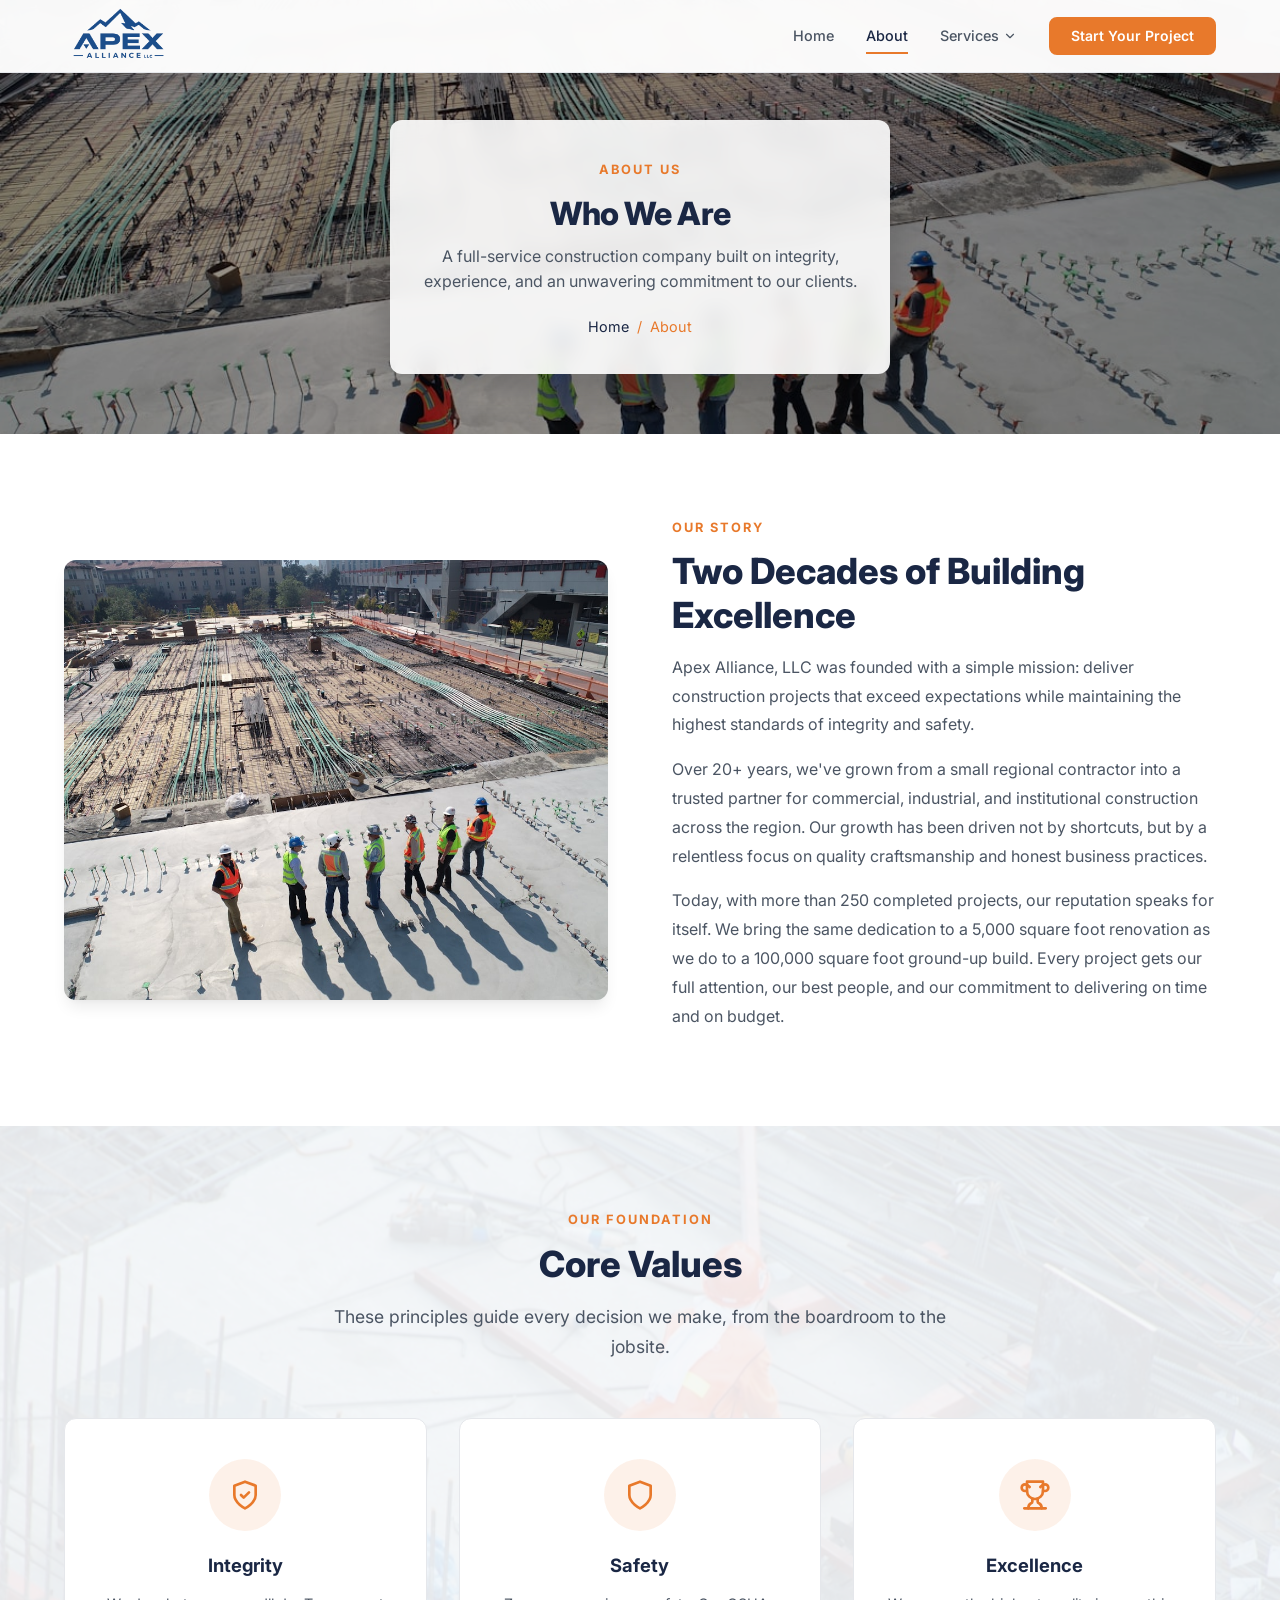
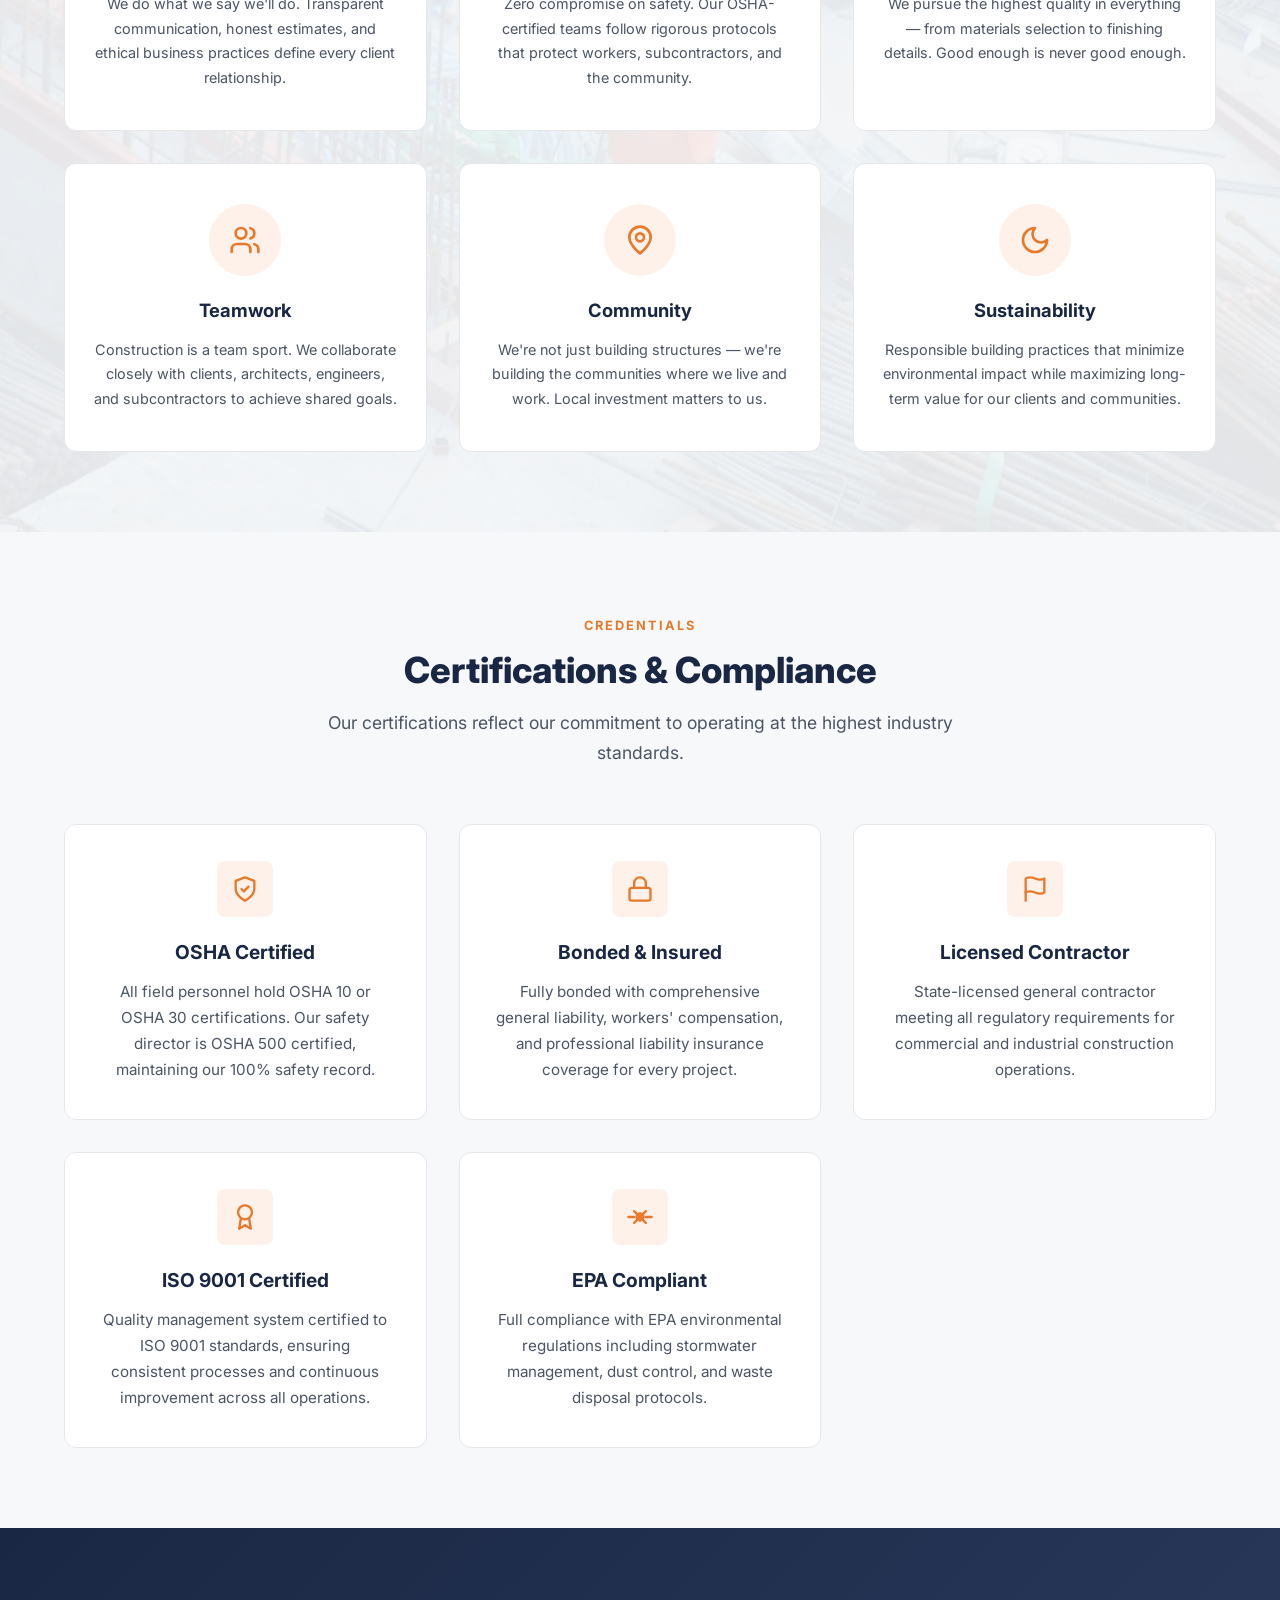
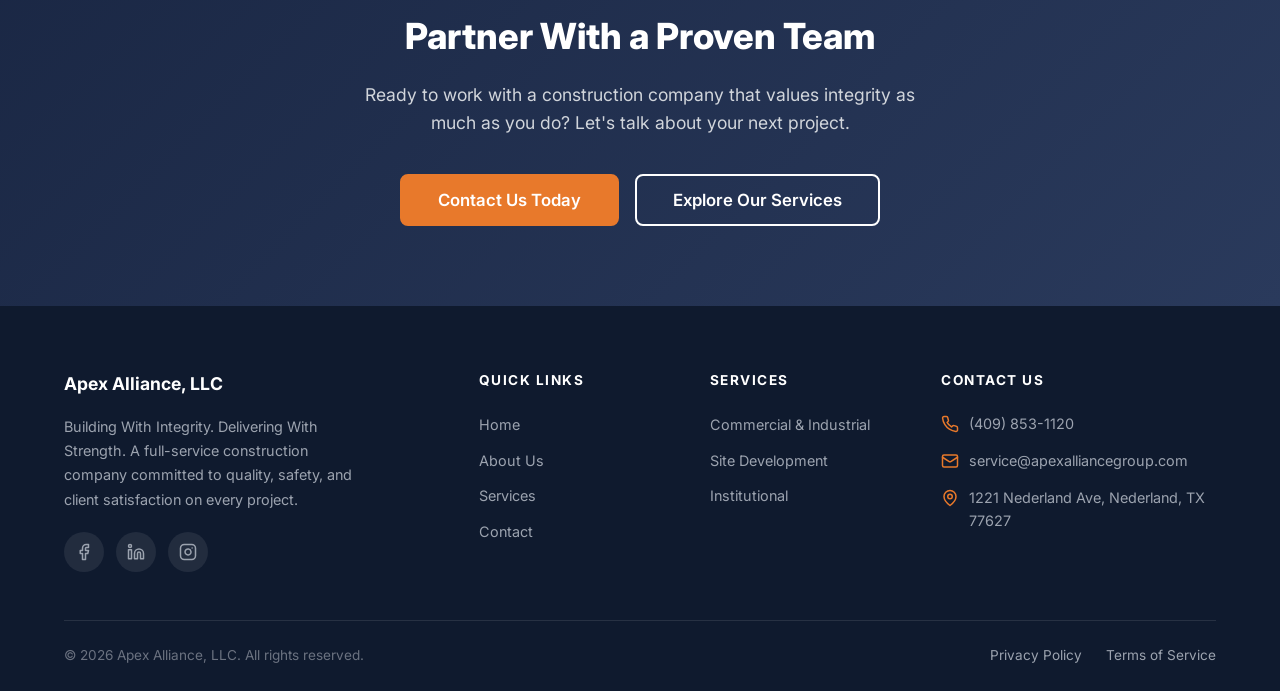
==== commit d78165fd: "Update subpage heroes, add Turnkey Solutions card, refresh logo - Unique hero background images per " ====
--- a/about.html
+++ b/about.html
@@ -46,7 +46,7 @@
 
   <!-- Page Hero -->
   <section class="hero hero--page">
-    <div class="hero__bg" style="background-image: url('img/hero-bg.jpg');"></div>
+    <div class="hero__bg" style="background-image: url('img/construction-2.jpg');"></div>
     <div class="hero__overlay"></div>
     <div class="container">
       <div class="hero__content">
--- a/style.css
+++ b/style.css
@@ -499,6 +499,10 @@
 .hero__overlay {
   position: absolute;
   inset: 0;
+  background: rgba(0, 0, 0, 0.4);
+}
+
+.hero--home .hero__overlay {
   background: rgba(0, 0, 0, 0.15);
 }
 
@@ -571,24 +575,47 @@
 
 /* Page hero (subpages) */
 .hero--page {
-  min-height: 340px;
+  min-height: 400px;
   padding: 120px 0 60px;
   text-align: center;
+  justify-content: center;
 }
 
 .hero--page .hero__content {
-  max-width: 700px;
+  max-width: 500px;
   margin: 0 auto;
+  background: rgba(255, 255, 255, 0.9);
+  backdrop-filter: blur(8px);
+  border-radius: 12px;
+  padding: 36px 32px;
+  box-shadow: 0 12px 40px rgba(0, 0, 0, 0.2);
 }
 
 .hero--page .hero__title {
-  font-size: 2.75rem;
-  margin-bottom: 16px;
-  color: var(--white);
+  font-size: 2rem;
+  margin-bottom: 12px;
+  color: var(--navy);
 }
 
 .hero--page .hero__subtitle {
-  margin: 0 auto 20px;
+  margin: 0 auto 16px;
+  color: var(--text-secondary);
+}
+
+.hero--page .hero__label {
+  color: var(--orange);
+}
+
+.hero--page .hero__breadcrumb {
+  color: var(--text-secondary);
+}
+
+.hero--page .hero__breadcrumb a {
+  color: var(--navy);
+}
+
+.hero--page .hero__breadcrumb span {
+  color: var(--orange);
 }
 
 .hero__breadcrumb {
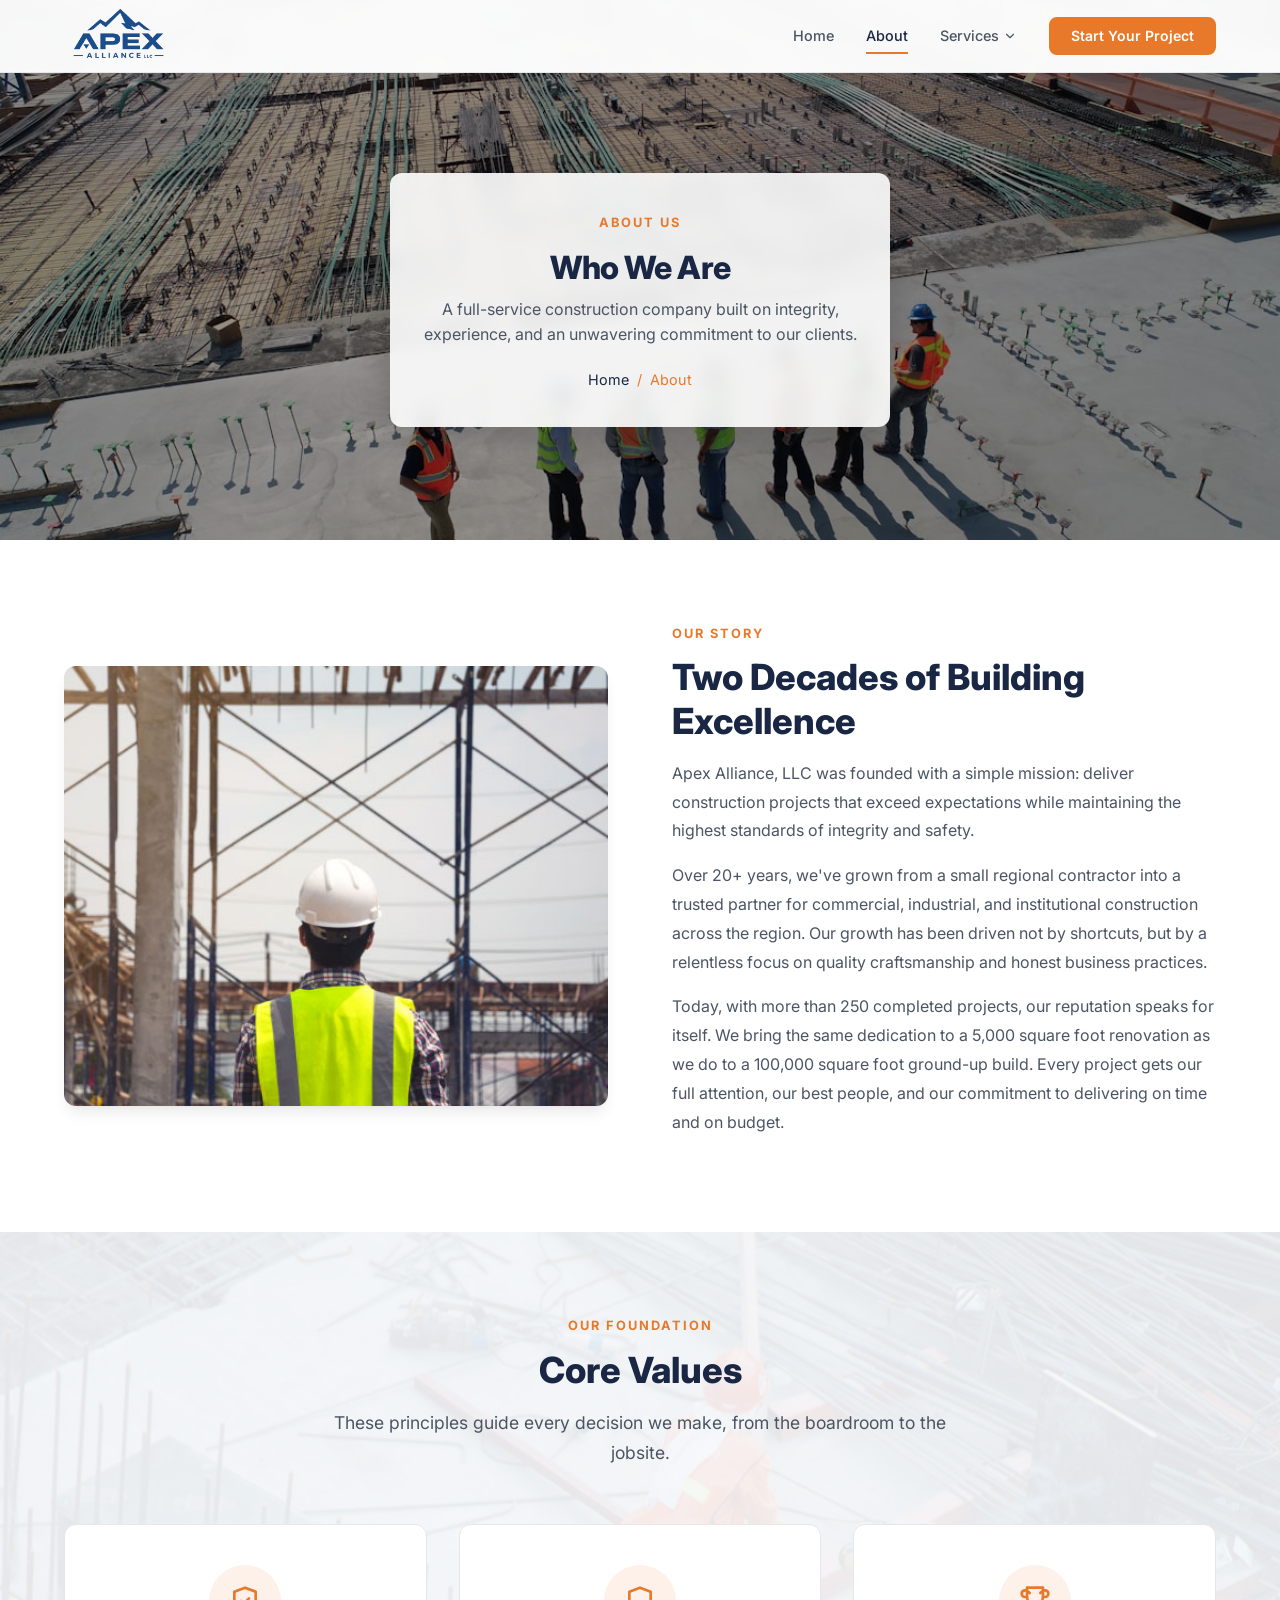
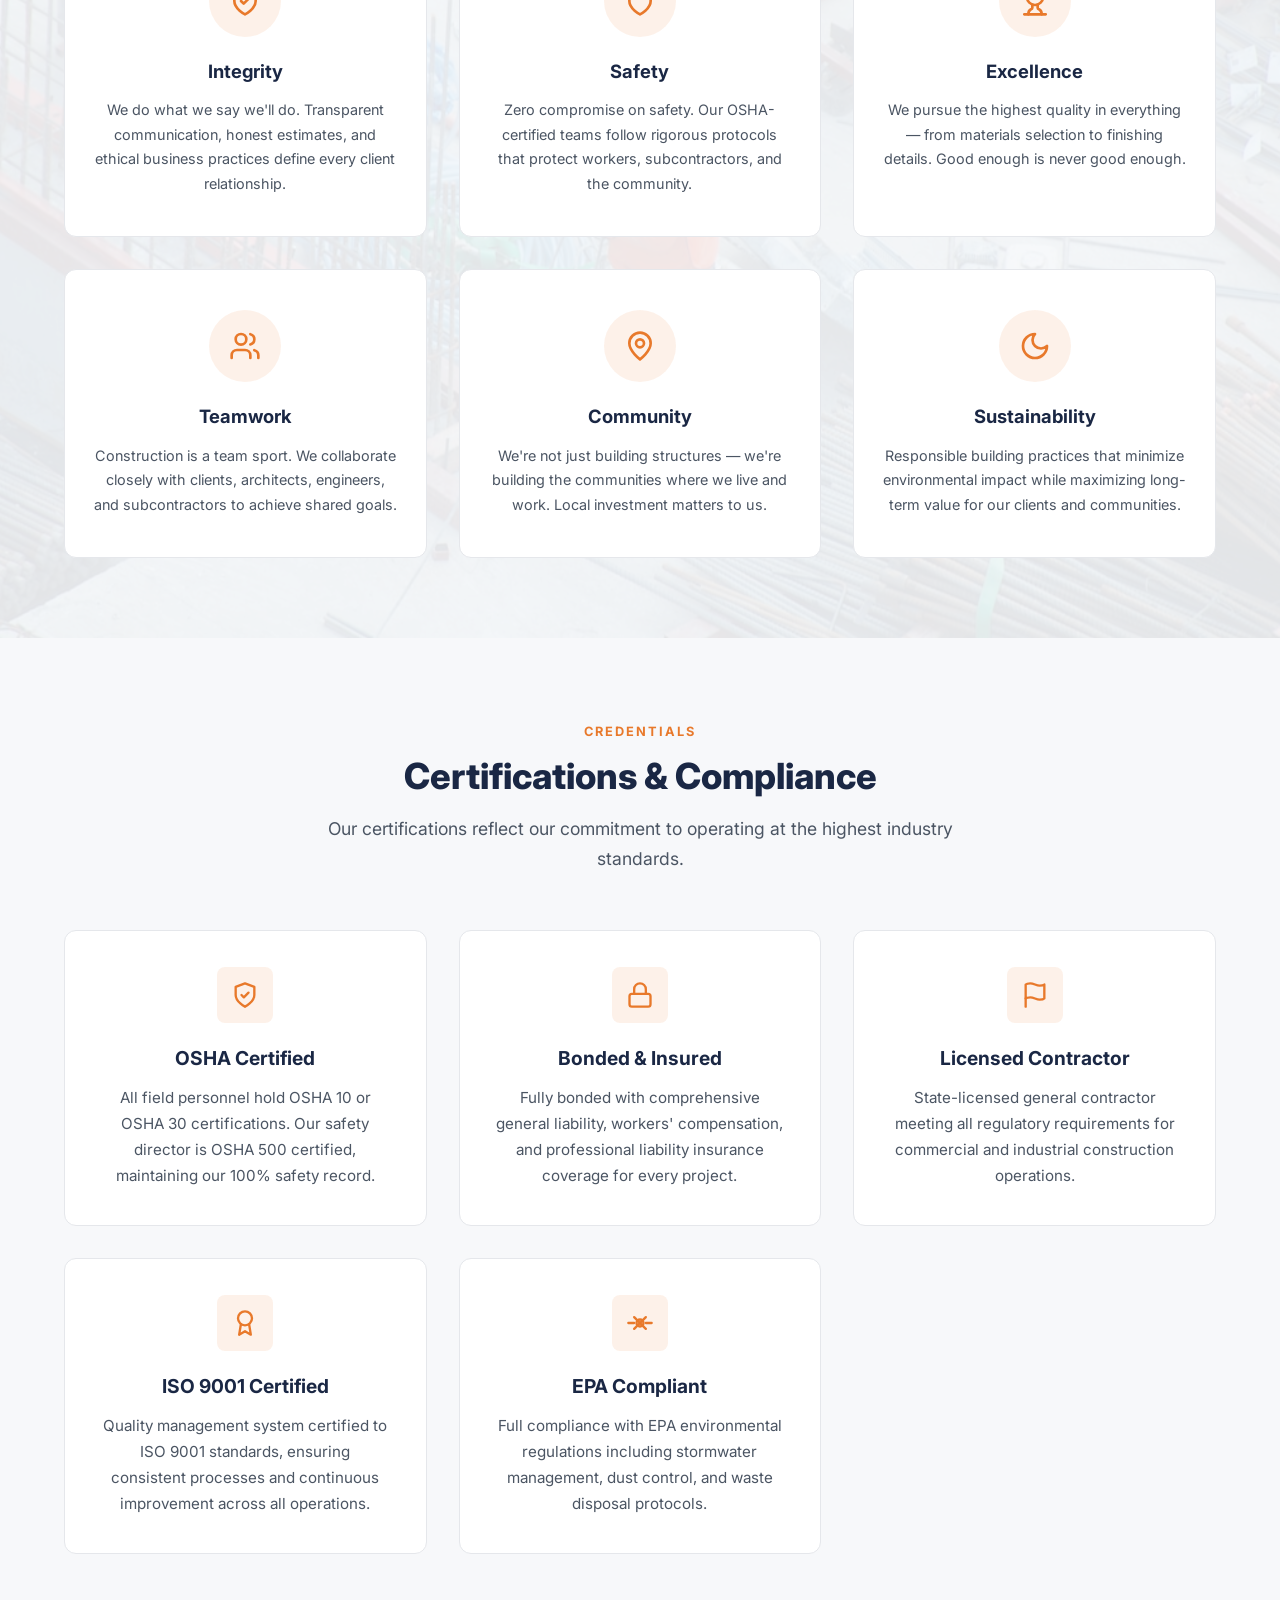
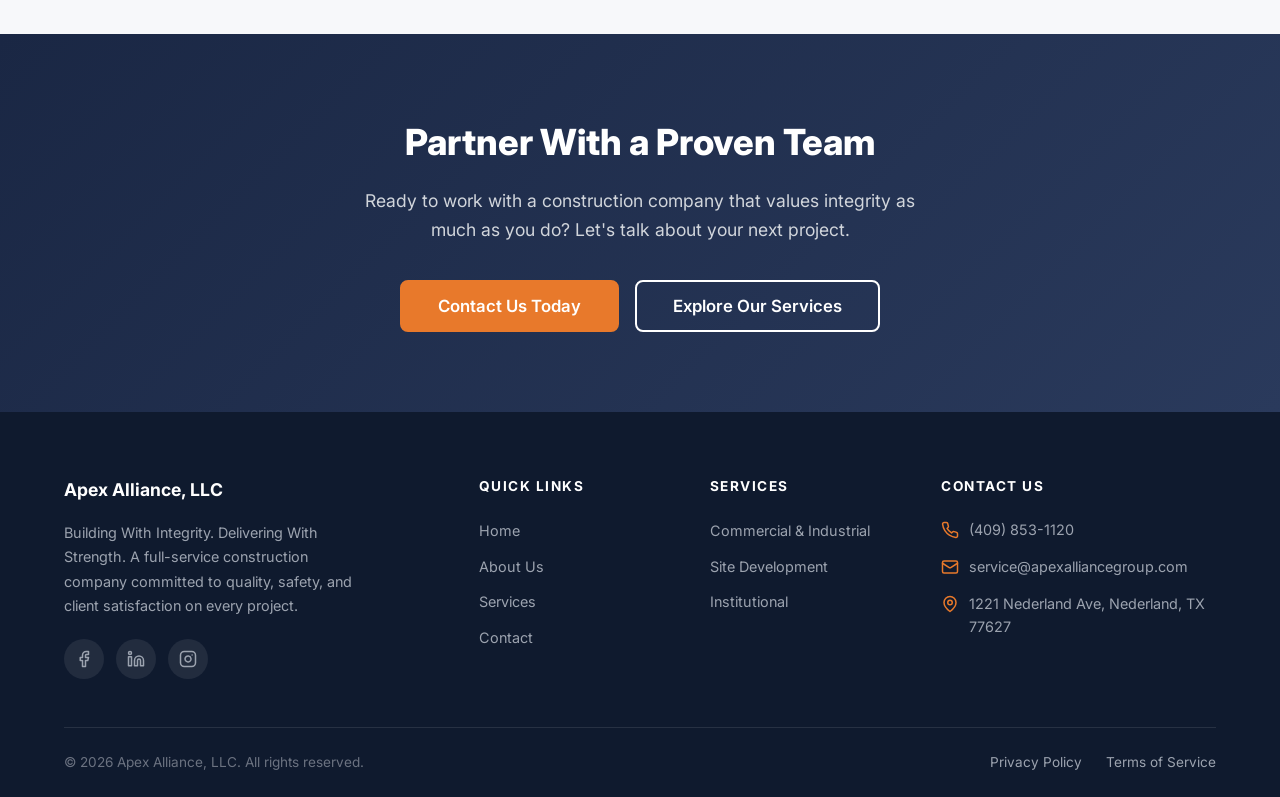
==== commit 59137db5: "Update hero images, text bubble sizing, and viewport heights - New institutional, industrial, site d" ====
--- a/about.html
+++ b/about.html
@@ -67,7 +67,7 @@
     <div class="container">
       <div class="about-intro">
         <div class="about-intro__image">
-          <img src="img/construction-2.jpg" alt="Apex Alliance team meeting on construction site">
+          <img src="img/about-hero.jpg" alt="Apex Alliance team meeting on construction site">
         </div>
         <div class="about-intro__content">
           <span class="section-label">Our Story</span>
--- a/style.css
+++ b/style.css
@@ -480,7 +480,7 @@
 }
 
 .hero--home {
-  height: 100vh;
+  height: 80vh;
   min-height: 0;
   padding: 60px 0 0 0;
   align-items: center;
@@ -509,11 +509,11 @@
 .hero__content {
   position: relative;
   z-index: 1;
-  max-width: 480px;
+  max-width: 600px;
   background: rgba(255, 255, 255, 0.93);
   backdrop-filter: blur(8px);
   border-radius: 12px;
-  padding: 40px 36px;
+  padding: 52px 48px;
   text-align: center;
   margin: 0 auto;
   box-shadow: 0 12px 40px rgba(0, 0, 0, 0.2);
@@ -575,7 +575,7 @@
 
 /* Page hero (subpages) */
 .hero--page {
-  min-height: 400px;
+  min-height: 60vh;
   padding: 120px 0 60px;
   text-align: center;
   justify-content: center;
